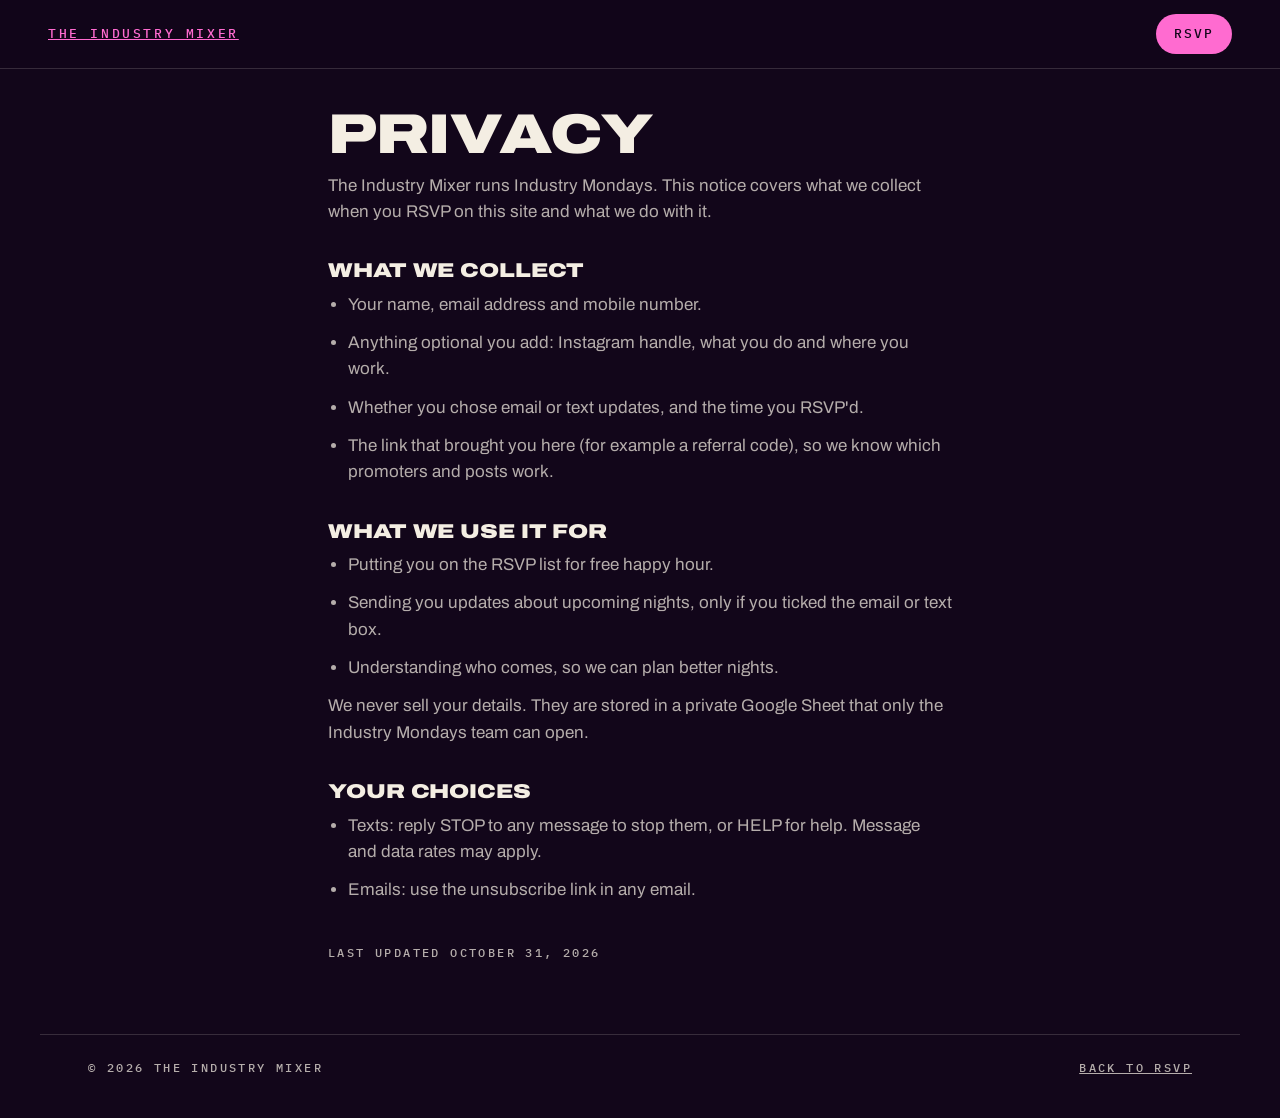
==== privacy.html @ 119c49f2 "Industry Mondays RSVP site v1 Co-Authored-By: Claude Opus 5.5 <noreply@anthropic.com> Claude-Session" ====
<!doctype html>
<html lang="en">
<head>
<meta charset="utf-8">
<meta name="viewport" content="width=device-width, initial-scale=1, viewport-fit=cover">
<title>Privacy · Industry Mondays</title>
<meta name="theme-color" content="#12061A">
<link rel="stylesheet" href="styles.css">
</head>
<body>
<header class="bar">
  <a class="mono brand" href="index.html">The Industry Mixer</a>
  <a class="btn btn-sm" href="index.html#rsvp">RSVP</a>
</header>
<main class="doc">
  <h1 class="display">Privacy</h1>
  <p>The Industry Mixer runs Industry Mondays. This notice covers what we collect when you RSVP on this site and what we do with it.</p>

  <h2 class="display">What we collect</h2>
  <ul>
    <li>Your name, email address and mobile number.</li>
    <li>Anything optional you add: Instagram handle, what you do and where you work.</li>
    <li>Whether you chose email or text updates, and the time you RSVP'd.</li>
    <li>The link that brought you here (for example a referral code), so we know which promoters and posts work.</li>
  </ul>

  <h2 class="display">What we use it for</h2>
  <ul>
    <li>Putting you on the RSVP list for free happy hour.</li>
    <li>Sending you updates about upcoming nights, only if you ticked the email or text box.</li>
    <li>Understanding who comes, so we can plan better nights.</li>
  </ul>
  <p>We never sell your details. They are stored in a private Google Sheet that only the Industry Mondays team can open.</p>

  <h2 class="display">Your choices</h2>
  <ul>
    <li>Texts: reply STOP to any message to stop them, or HELP for help. Message and data rates may apply.</li>
    <li>Emails: use the unsubscribe link in any email.</li>
    <li id="contact-line" hidden>To see, correct or delete your details, email <a id="contact-link" href="#"></a>.</li>
  </ul>

  <p class="mono small" style="margin-top:40px">Last updated October 31, 2026</p>
</main>
<footer class="foot">
  <span class="mono small">© 2026 The Industry Mixer</span>
  <a class="mono small" href="index.html">Back to RSVP</a>
</footer>
<script src="config.js"></script>
<script>
  const email = (window.IM_CONFIG || {}).CONTACT_EMAIL;
  if (email) {
    const a = document.getElementById('contact-link');
    a.textContent = email; a.href = 'mailto:' + email;
    document.getElementById('contact-line').hidden = false;
  }
</script>
</body>
</html>
---- styles.css ----
/* Industry Mondays: RSVP site. Tokens come from the campaign (templates/industry-mondays/im.css). */

@font-face { font-family: 'Archivo'; src: url('assets/fonts/Archivo-100-900.woff2') format('woff2'); font-weight: 100 900; font-stretch: 62% 125%; font-display: swap; }
@font-face { font-family: 'Plex Mono'; src: url('assets/fonts/IBMPlexMono-400.woff2') format('woff2'); font-weight: 400; font-display: swap; }
@font-face { font-family: 'Plex Mono'; src: url('assets/fonts/IBMPlexMono-500.woff2') format('woff2'); font-weight: 500; font-display: swap; }

:root {
  --plum-900: #12061A;
  --plum-800: #1C0B27;
  --plum-700: #2A1338;
  --cream: #F4EEE3;
  --cream-dim: rgba(244, 238, 227, 0.72);
  --pink: #FF6BD0;
  --emerald: #3FD3A0;
  --line: rgba(255, 107, 208, 0.38);
  --line-soft: rgba(244, 238, 227, 0.16);
  --error: #FF8A8A;
  --font-display: 'Archivo', system-ui, sans-serif;
  --font-body: 'Archivo', system-ui, sans-serif;
  --font-mono: 'Plex Mono', ui-monospace, monospace;
  --radius: 20px;
  --gutter: clamp(16px, 4vw, 48px);
  --max: 1200px;
}

* { box-sizing: border-box; margin: 0; padding: 0; }
html { background: var(--plum-900); scroll-behavior: smooth; -webkit-text-size-adjust: 100%; }
body { background: var(--plum-900); color: var(--cream); font-family: var(--font-body); font-stretch: 100%; font-size: 17px; line-height: 1.55; min-height: 100vh; }
img, video { display: block; max-width: 100%; }
a { color: inherit; }
:focus-visible { outline: 3px solid var(--emerald); outline-offset: 3px; border-radius: 6px; }

.display { font-family: var(--font-display); font-weight: 900; font-stretch: 125%; text-transform: uppercase; line-height: 0.92; letter-spacing: -0.005em; }
.mono { font-family: var(--font-mono); font-weight: 500; text-transform: uppercase; letter-spacing: 0.2em; font-size: 13px; }
.small { font-size: 12px; }
.muted { color: var(--cream-dim); }
.pink { color: var(--pink); }
.emerald { color: var(--emerald); }

.skip { position: absolute; left: -999px; top: 8px; background: var(--cream); color: var(--plum-900); padding: 10px 14px; border-radius: 8px; z-index: 10; }
.skip:focus { left: 8px; }

/* Header */
.bar { position: sticky; top: 0; z-index: 5; display: flex; align-items: center; justify-content: space-between;
  padding: 14px var(--gutter); background: rgba(18, 6, 26, 0.9); backdrop-filter: blur(10px); border-bottom: 1px solid var(--line-soft); }
.brand { color: var(--pink); }

/* Buttons */
.btn { display: inline-flex; align-items: center; justify-content: center; min-height: 52px; padding: 0 28px; border: 0; border-radius: 999px;
  background: var(--pink); color: var(--plum-900); font-family: var(--font-mono); font-weight: 500; font-size: 15px; letter-spacing: 0.16em;
  text-transform: uppercase; text-decoration: none; cursor: pointer; transition: transform .15s ease, background .15s ease; }
.btn:hover { background: #FF8ADB; }
.btn:active { transform: translateY(1px); }
.btn[disabled] { opacity: .6; cursor: progress; }
.btn-sm { min-height: 40px; padding: 0 18px; font-size: 13px; }
.btn-wide { width: 100%; }

/* Hero */
main { max-width: var(--max); margin: 0 auto; padding: 0 var(--gutter); }
.hero { display: grid; grid-template-columns: minmax(0, 1fr); gap: 28px; padding: 24px 0 56px; }
.hero > *, .night > *, .signup > * { min-width: 0; }
.hero-media { border-radius: var(--radius); overflow: hidden; aspect-ratio: 4 / 5; max-height: 40vh; width: 100%; background: var(--plum-800); }
.hero-media video { width: 100%; height: 100%; object-fit: cover; }
.kicker { color: var(--pink); }
.hero-copy { container-type: inline-size; }
.title { margin-top: 14px; font-size: clamp(40px, 13.5vw, 120px); font-size: clamp(40px, 14cqi, 120px);   /* sized to its column */ display: flex; flex-direction: column; }
.venue { margin-top: 22px; display: flex; flex-wrap: wrap; align-items: baseline; gap: 6px 16px; }
.venue .display { font-size: clamp(30px, 7vw, 44px); }
.addr { color: var(--cream-dim); font-style: normal; line-height: 1.8; }
.offer { margin-top: 22px; font-size: 20px; display: flex; align-items: center; gap: 12px; }
.offer strong { color: var(--emerald); font-weight: 700; }
.dot { width: 10px; height: 10px; border-radius: 50%; background: var(--emerald); flex: none; }
.presenter { margin-top: 28px; }
.cta-row { margin-top: 28px; display: flex; align-items: center; flex-wrap: wrap; gap: 14px 20px; }

/* The night */
.night { display: grid; grid-template-columns: minmax(0, 1fr); gap: 16px; padding-bottom: 56px; }
.card { background: var(--plum-800); border: 1px solid var(--line); border-radius: var(--radius); padding: 28px; }
.label { color: var(--cream-dim); }
.label.pink { color: var(--pink); }
.label.emerald { color: var(--emerald); }
.h { margin-top: 14px; font-size: 26px; line-height: 1.02; }
.card p:not(.label) { margin-top: 12px; color: var(--cream-dim); }

/* RSVP */
.signup { display: grid; grid-template-columns: minmax(0, 1fr); gap: 16px; padding-bottom: 72px; scroll-margin-top: 80px; }
.venue-big { font-size: 56px; }
.where .addr { display: block; margin-top: 12px; }
.link { display: inline-block; margin-top: 18px; color: var(--emerald); font-weight: 700; text-underline-offset: 4px; padding: 6px 0; }
.form-card { border-color: var(--pink); order: -1; }   /* on phones the form comes before the address */
.h-lg { font-size: clamp(34px, 8vw, 52px); }
.lede { margin-top: 12px; color: var(--cream-dim); }
form { margin-top: 24px; display: grid; gap: 18px; }
.row2 { display: grid; gap: 18px; }
.field { display: grid; gap: 8px; }
label { font-size: 15px; font-weight: 600; }
.opt { font-weight: 400; color: var(--cream-dim); font-size: 13px; margin-left: 6px; }
input, select { width: 100%; min-height: 52px; padding: 12px 16px; border-radius: 12px; border: 1.5px solid var(--line-soft);
  background: var(--plum-900); color: var(--cream); font: inherit; font-size: 17px; }
select { appearance: none; background-image: linear-gradient(45deg, transparent 50%, var(--cream) 50%), linear-gradient(135deg, var(--cream) 50%, transparent 50%);
  background-position: calc(100% - 22px) 23px, calc(100% - 16px) 23px; background-size: 6px 6px; background-repeat: no-repeat; padding-right: 44px; }
input::placeholder { color: rgba(244, 238, 227, 0.4); }
input:focus, select:focus { outline: none; border-color: var(--emerald); box-shadow: 0 0 0 3px rgba(63, 211, 160, 0.28); }
input[aria-invalid="true"] { border-color: var(--error); }
.err { color: var(--error); font-size: 14px; min-height: 0; }
.err:empty { display: none; }
.card p.err { color: var(--error); margin-top: 0; }
.card p.form-status, .card p.fine { margin-top: 0; }
.card p.form-status.bad { color: var(--error); }
.hp { position: absolute; left: -9999px; width: 1px; height: 1px; overflow: hidden; }
.check { display: grid; grid-template-columns: 24px 1fr; gap: 12px; align-items: start; font-weight: 400; font-size: 14px; color: var(--cream-dim); cursor: pointer; }
.check input { width: 22px; height: 22px; min-height: 0; margin-top: 1px; accent-color: var(--emerald); padding: 0; }
.form-status { font-size: 15px; }
.form-status:empty { display: none; }
.form-status.bad { color: var(--error); }
.fine { font-size: 13px; color: var(--cream-dim); }
.fine a { text-underline-offset: 3px; }
#done-view .btn { margin-top: 24px; }
#done-view:focus { outline: none; }

/* Footer */
.foot { max-width: var(--max); margin: 0 auto; padding: 24px var(--gutter) 40px; display: flex; justify-content: space-between; gap: 16px;
  border-top: 1px solid var(--line-soft); color: var(--cream-dim); }

/* Privacy page */
.doc { max-width: 720px; margin: 0 auto; padding: 40px var(--gutter) 72px; }
.doc h1 { font-size: clamp(36px, 8vw, 56px); }
.doc h2 { margin-top: 36px; font-size: 20px; }
.doc p, .doc li { margin-top: 12px; color: var(--cream-dim); }
.doc ul { padding-left: 20px; }

/* Wider screens */
@media (min-width: 720px) {
  .row2 { grid-template-columns: 1fr 1fr; }
  .night { grid-template-columns: repeat(3, minmax(0, 1fr)); }
}
@media (min-width: 960px) {
  .hero { grid-template-columns: minmax(0, 1.15fr) minmax(0, 0.85fr); align-items: center; padding: 48px 0 80px; }
  .hero-copy { order: -1; }
  .hero-media { max-height: 78vh; aspect-ratio: 9 / 14; }
  .signup { grid-template-columns: minmax(0, 0.8fr) minmax(0, 1.2fr); align-items: start; }
  .where { position: sticky; top: 96px; }
  .form-card { order: 0; }
  .card { padding: 36px; }
}

@media (prefers-reduced-motion: reduce) {
  html { scroll-behavior: auto; }
  .btn { transition: none; }
}
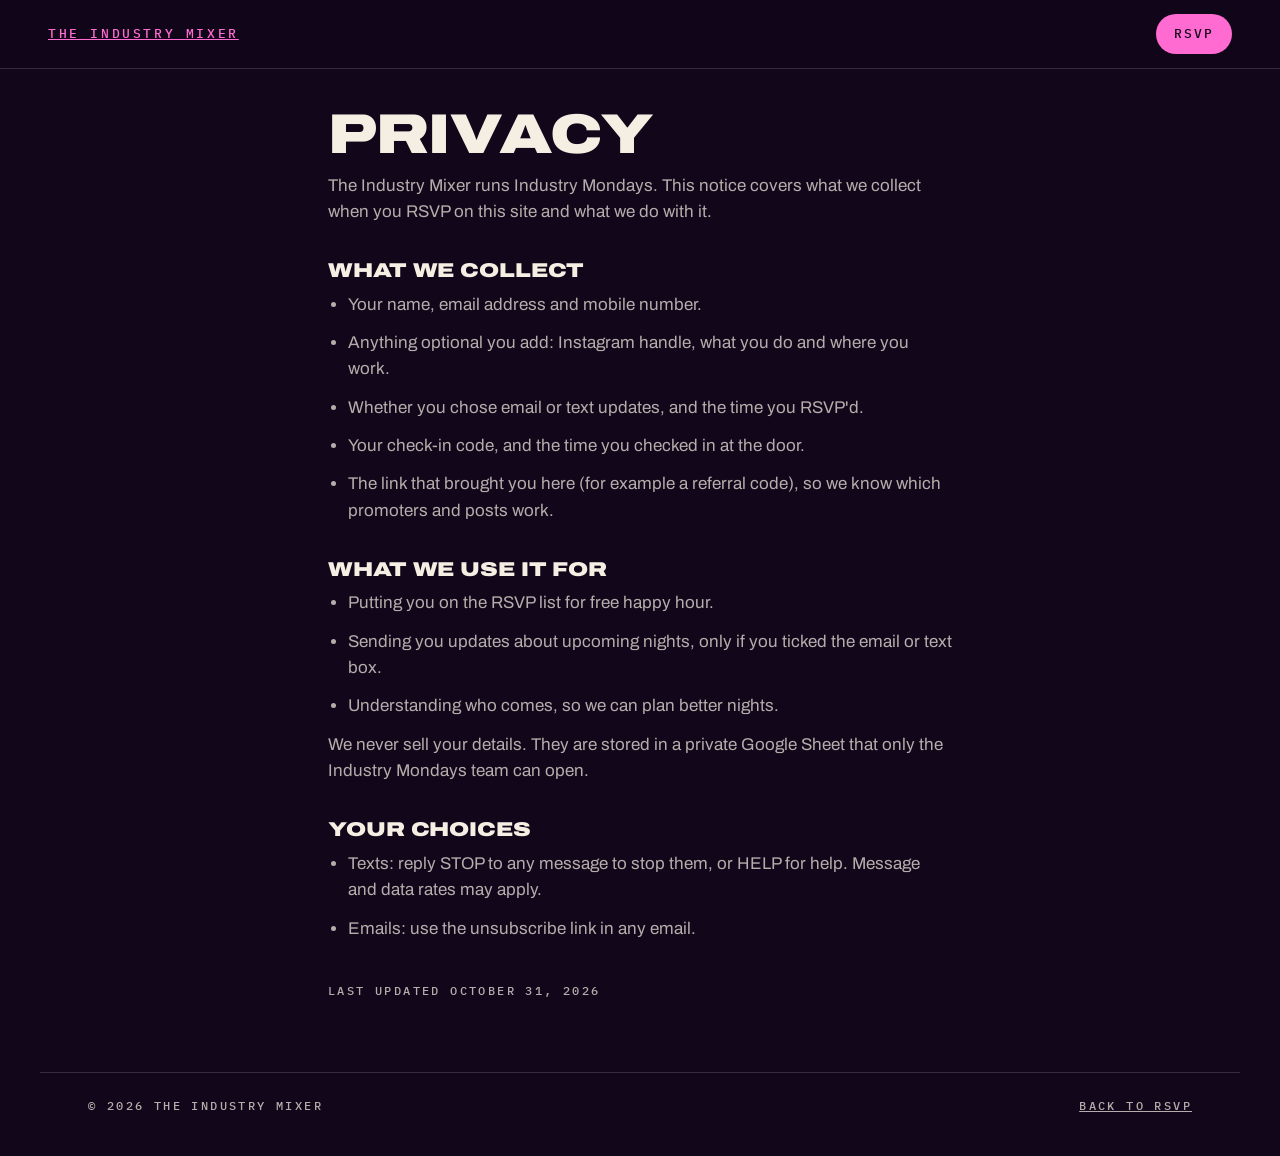
==== commit 25aff6fe: "Door check-in page; privacy notes check-in code Co-Authored-By: Claude Opus 5.5 <noreply@anthropic.c" ====
--- a/privacy.html
+++ b/privacy.html
@@ -5,7 +5,7 @@
 <meta name="viewport" content="width=device-width, initial-scale=1, viewport-fit=cover">
 <title>Privacy · Industry Mondays</title>
 <meta name="theme-color" content="#12061A">
-<link rel="stylesheet" href="styles.css">
+<link rel="stylesheet" href="styles.css?v=20261102">
 </head>
 <body>
 <header class="bar">
@@ -21,6 +21,7 @@
     <li>Your name, email address and mobile number.</li>
     <li>Anything optional you add: Instagram handle, what you do and where you work.</li>
     <li>Whether you chose email or text updates, and the time you RSVP'd.</li>
+    <li>Your check-in code, and the time you checked in at the door.</li>
     <li>The link that brought you here (for example a referral code), so we know which promoters and posts work.</li>
   </ul>
 
@@ -45,7 +46,7 @@
   <span class="mono small">© 2026 The Industry Mixer</span>
   <a class="mono small" href="index.html">Back to RSVP</a>
 </footer>
-<script src="config.js"></script>
+<script src="config.js?v=20261102"></script>
 <script>
   const email = (window.IM_CONFIG || {}).CONTACT_EMAIL;
   if (email) {
--- a/styles.css
+++ b/styles.css
@@ -64,7 +64,12 @@
 .kicker { color: var(--pink); }
 .hero-copy { container-type: inline-size; }
 .title { margin-top: 14px; font-size: clamp(40px, 13.5vw, 120px); font-size: clamp(40px, 14cqi, 120px);   /* sized to its column */ display: flex; flex-direction: column; }
-.venue { margin-top: 22px; display: flex; flex-wrap: wrap; align-items: baseline; gap: 6px 16px; }
+.when { margin-top: 20px; display: flex; flex-wrap: wrap; align-items: baseline; gap: 6px 16px; }
+.when .display { font-size: clamp(26px, 6vw, 38px); }
+.when .t { color: var(--emerald); font-size: 16px; }
+@media (max-width: 719px) { .when { flex-direction: column; gap: 6px; } }   /* phones: time on its own line under the date */
+.where .when-sm { margin-top: 14px; color: var(--emerald); line-height: 1.6; }
+.venue { margin-top: 14px; display: flex; flex-wrap: wrap; align-items: baseline; gap: 6px 16px; }
 .venue .display { font-size: clamp(30px, 7vw, 44px); }
 .addr { color: var(--cream-dim); font-style: normal; line-height: 1.8; }
 .offer { margin-top: 22px; font-size: 20px; display: flex; align-items: center; gap: 12px; }
